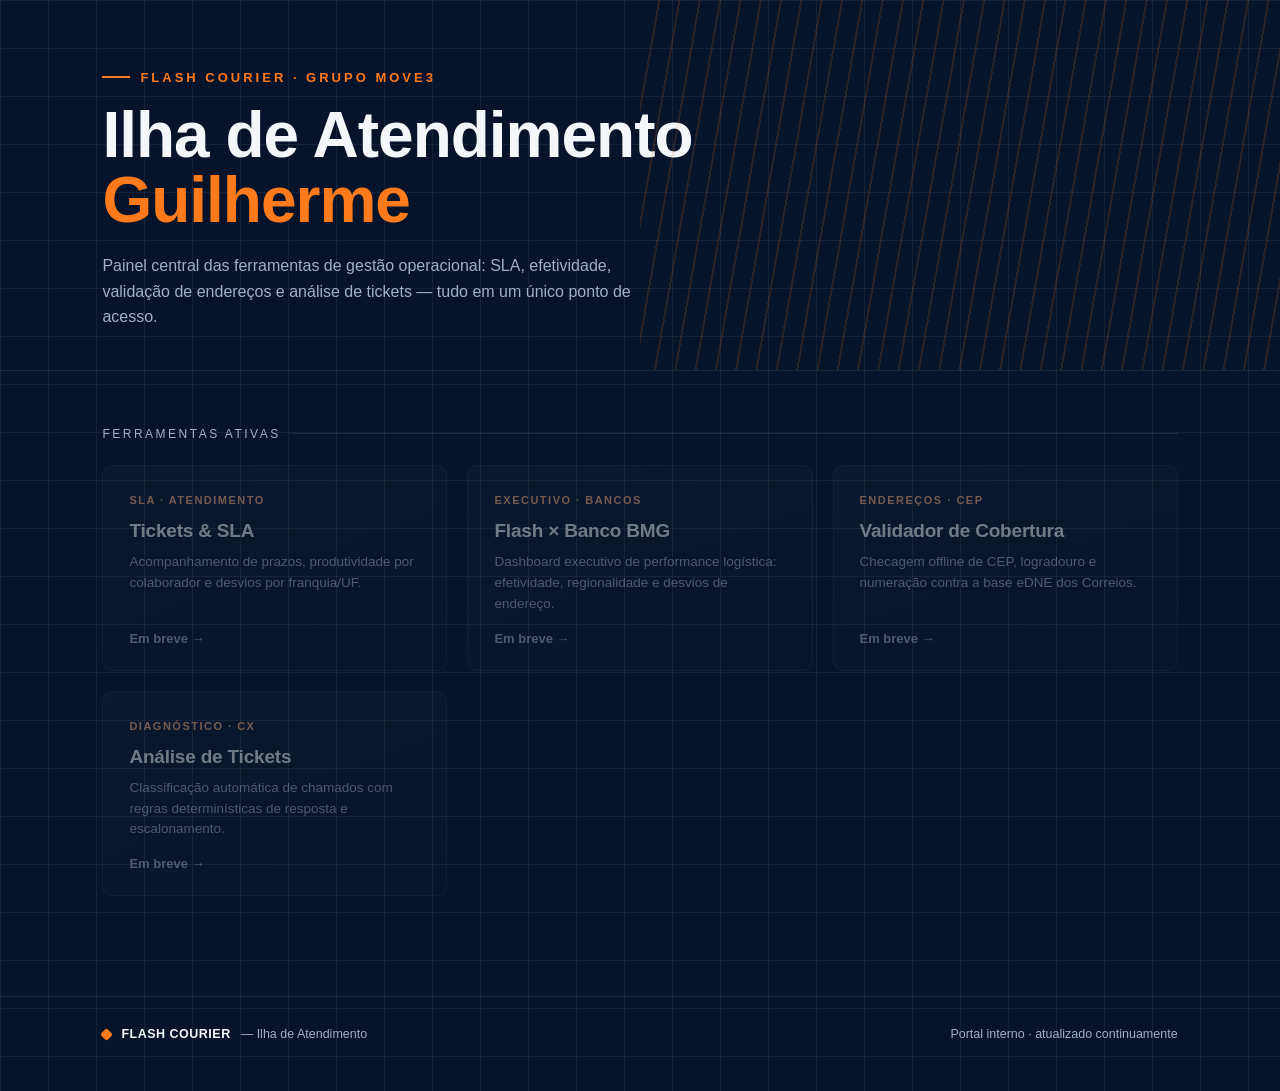
==== index.html @ b0da8a80 "Add files via upload" ====
<!DOCTYPE html>
<html lang="pt-BR">
<head>
<meta charset="UTF-8">
<meta name="viewport" content="width=device-width, initial-scale=1.0">
<title>Ilha de Atendimento Guilherme | Flash Courier</title>
<style>
  :root{
    --navy: #0B1E3D;
    --navy-deep: #06132A;
    --orange: #FF7A1A;
    --orange-soft: #FFB37A;
    --paper: #F4F6F9;
    --grid-line: rgba(255,255,255,0.06);
    --text-dim: #9FB0C9;
  }

  *{ box-sizing:border-box; margin:0; padding:0; }

  body{
    background: var(--navy-deep);
    background-image:
      linear-gradient(var(--grid-line) 1px, transparent 1px),
      linear-gradient(90deg, var(--grid-line) 1px, transparent 1px);
    background-size: 48px 48px;
    color: var(--paper);
    font-family: 'Segoe UI', 'Helvetica Neue', Arial, sans-serif;
    min-height: 100vh;
  }

  header{
    padding: 64px 8vw 40px;
    border-bottom: 1px solid rgba(255,255,255,0.08);
    position: relative;
    overflow: hidden;
  }

  .route-line{
    position:absolute;
    top:0; right:-10%;
    width:60%;
    height:100%;
    opacity:0.15;
    background: repeating-linear-gradient(
      100deg,
      transparent 0 18px,
      var(--orange) 18px 20px
    );
    pointer-events:none;
  }

  .eyebrow{
    display:inline-flex;
    align-items:center;
    gap:10px;
    font-size:13px;
    letter-spacing:3px;
    text-transform:uppercase;
    color: var(--orange);
    font-weight:700;
    margin-bottom:18px;
  }

  .eyebrow::before{
    content:"";
    width:28px; height:2px;
    background: var(--orange);
    display:inline-block;
  }

  h1{
    font-size: clamp(34px, 5.5vw, 64px);
    font-weight: 800;
    letter-spacing: -1px;
    line-height: 1.02;
    max-width: 900px;
  }

  h1 span{ color: var(--orange); }

  .sub{
    margin-top:20px;
    max-width: 560px;
    color: var(--text-dim);
    font-size: 16px;
    line-height:1.6;
  }

  main{
    padding: 56px 8vw 100px;
  }

  .section-label{
    font-size:12px;
    letter-spacing:2.5px;
    text-transform:uppercase;
    color: var(--text-dim);
    margin-bottom:24px;
    display:flex;
    align-items:center;
    gap:12px;
  }

  .section-label::after{
    content:"";
    flex:1;
    height:1px;
    background: rgba(255,255,255,0.1);
  }

  .grid{
    display:grid;
    grid-template-columns: repeat(auto-fill, minmax(280px, 1fr));
    gap: 20px;
  }

  .card{
    background: linear-gradient(160deg, rgba(255,255,255,0.045), rgba(255,255,255,0.015));
    border: 1px solid rgba(255,255,255,0.09);
    border-radius: 10px;
    padding: 28px 26px 24px;
    text-decoration:none;
    color: inherit;
    position: relative;
    display:flex;
    flex-direction:column;
    min-height: 168px;
    transition: transform .18s ease, border-color .18s ease, background .18s ease;
  }

  .card:hover{
    transform: translateY(-3px);
    border-color: var(--orange);
    background: linear-gradient(160deg, rgba(255,122,26,0.10), rgba(255,255,255,0.02));
  }

  .card .tag{
    font-size:11px;
    letter-spacing:1.5px;
    text-transform:uppercase;
    color: var(--orange-soft);
    font-weight:700;
    margin-bottom:14px;
  }

  .card h3{
    font-size:19px;
    font-weight:700;
    margin-bottom:10px;
    letter-spacing:-0.2px;
  }

  .card p{
    font-size:13.5px;
    color: var(--text-dim);
    line-height:1.55;
    flex:1;
  }

  .card .arrow{
    margin-top:16px;
    font-size:13px;
    font-weight:700;
    color: var(--orange);
    display:flex;
    align-items:center;
    gap:6px;
  }

  .card.placeholder{
    opacity:0.45;
    cursor:default;
  }
  .card.placeholder:hover{
    transform:none;
    border-color: rgba(255,255,255,0.09);
    background: linear-gradient(160deg, rgba(255,255,255,0.045), rgba(255,255,255,0.015));
  }
  .card.placeholder .arrow{ color: var(--text-dim); }

  footer{
    padding: 30px 8vw 50px;
    border-top: 1px solid rgba(255,255,255,0.08);
    display:flex;
    justify-content:space-between;
    flex-wrap:wrap;
    gap:12px;
    font-size:12.5px;
    color: var(--text-dim);
  }

  .brand{
    display:flex;
    align-items:center;
    gap:10px;
  }
  .brand .dot{
    width:9px;height:9px;border-radius:2px;
    background: var(--orange);
    transform: rotate(45deg);
  }
  .brand b{ color: var(--paper); letter-spacing:0.5px; }
</style>
</head>
<body>

<header>
  <div class="route-line"></div>
  <div class="eyebrow">Flash Courier · Grupo Move3</div>
  <h1>Ilha de Atendimento <span>Guilherme</span></h1>
  <p class="sub">Painel central das ferramentas de gestão operacional: SLA, efetividade, validação de endereços e análise de tickets — tudo em um único ponto de acesso.</p>
</header>

<main>
  <div class="section-label">Ferramentas ativas</div>
  <div class="grid">

    <a class="card placeholder" href="#">
      <span class="tag">SLA · Atendimento</span>
      <h3>Tickets &amp; SLA</h3>
      <p>Acompanhamento de prazos, produtividade por colaborador e desvios por franquia/UF.</p>
      <span class="arrow">Em breve →</span>
    </a>

    <a class="card placeholder" href="#">
      <span class="tag">Executivo · Bancos</span>
      <h3>Flash × Banco BMG</h3>
      <p>Dashboard executivo de performance logística: efetividade, regionalidade e desvios de endereço.</p>
      <span class="arrow">Em breve →</span>
    </a>

    <a class="card placeholder" href="#">
      <span class="tag">Endereços · CEP</span>
      <h3>Validador de Cobertura</h3>
      <p>Checagem offline de CEP, logradouro e numeração contra a base eDNE dos Correios.</p>
      <span class="arrow">Em breve →</span>
    </a>

    <a class="card placeholder" href="#">
      <span class="tag">Diagnóstico · CX</span>
      <h3>Análise de Tickets</h3>
      <p>Classificação automática de chamados com regras determinísticas de resposta e escalonamento.</p>
      <span class="arrow">Em breve →</span>
    </a>

  </div>
</main>

<footer>
  <div class="brand"><span class="dot"></span><b>FLASH COURIER</b> — Ilha de Atendimento</div>
  <div>Portal interno · atualizado continuamente</div>
</footer>

</body>
</html>
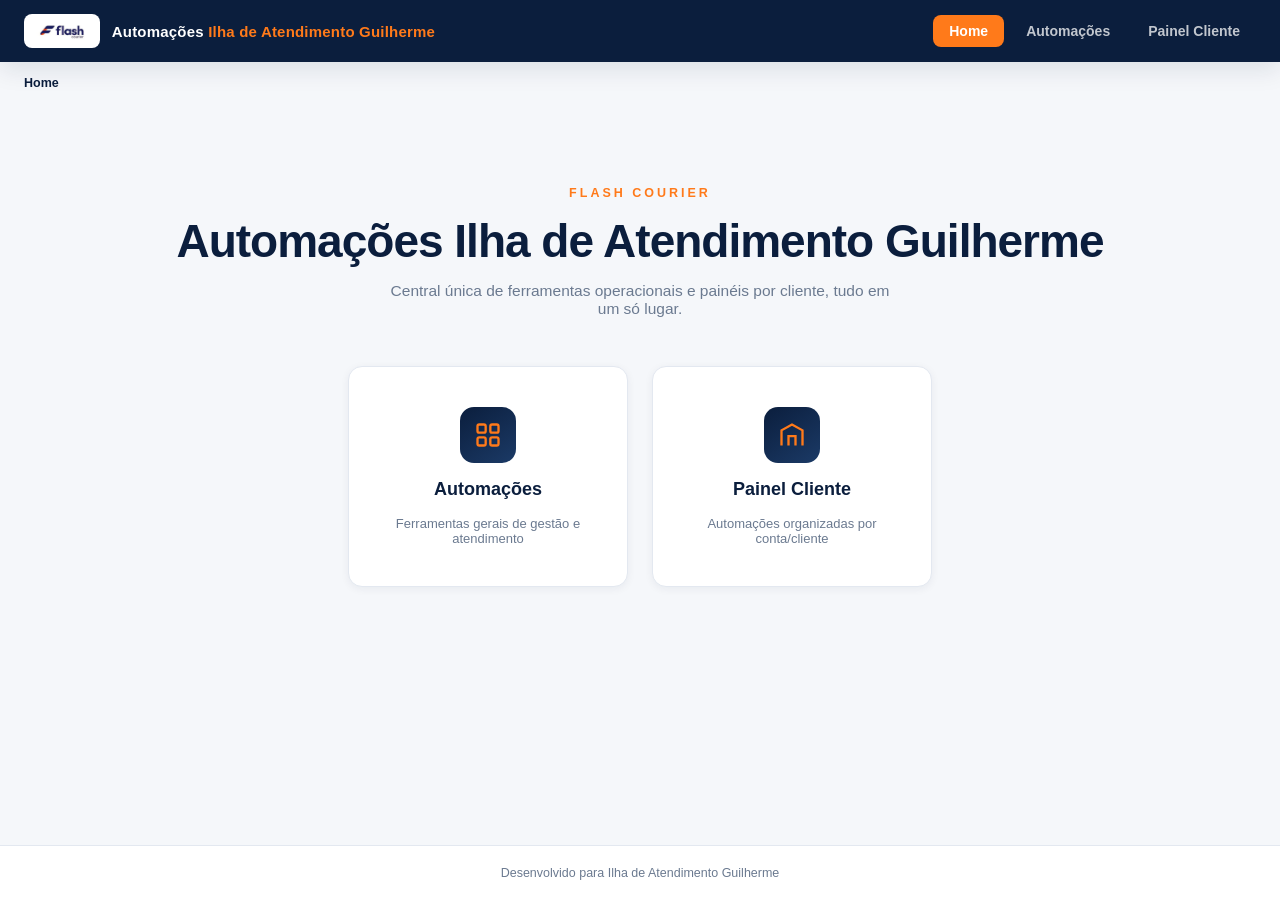
==== commit c099bd38: "Add files via upload" ====
--- a/index.html
+++ b/index.html
@@ -3,253 +3,47 @@
 <head>
 <meta charset="UTF-8">
 <meta name="viewport" content="width=device-width, initial-scale=1.0">
-<title>Ilha de Atendimento Guilherme | Flash Courier</title>
-<style>
-  :root{
-    --navy: #0B1E3D;
-    --navy-deep: #06132A;
-    --orange: #FF7A1A;
-    --orange-soft: #FFB37A;
-    --paper: #F4F6F9;
-    --grid-line: rgba(255,255,255,0.06);
-    --text-dim: #9FB0C9;
-  }
-
-  *{ box-sizing:border-box; margin:0; padding:0; }
-
-  body{
-    background: var(--navy-deep);
-    background-image:
-      linear-gradient(var(--grid-line) 1px, transparent 1px),
-      linear-gradient(90deg, var(--grid-line) 1px, transparent 1px);
-    background-size: 48px 48px;
-    color: var(--paper);
-    font-family: 'Segoe UI', 'Helvetica Neue', Arial, sans-serif;
-    min-height: 100vh;
-  }
-
-  header{
-    padding: 64px 8vw 40px;
-    border-bottom: 1px solid rgba(255,255,255,0.08);
-    position: relative;
-    overflow: hidden;
-  }
-
-  .route-line{
-    position:absolute;
-    top:0; right:-10%;
-    width:60%;
-    height:100%;
-    opacity:0.15;
-    background: repeating-linear-gradient(
-      100deg,
-      transparent 0 18px,
-      var(--orange) 18px 20px
-    );
-    pointer-events:none;
-  }
-
-  .eyebrow{
-    display:inline-flex;
-    align-items:center;
-    gap:10px;
-    font-size:13px;
-    letter-spacing:3px;
-    text-transform:uppercase;
-    color: var(--orange);
-    font-weight:700;
-    margin-bottom:18px;
-  }
-
-  .eyebrow::before{
-    content:"";
-    width:28px; height:2px;
-    background: var(--orange);
-    display:inline-block;
-  }
-
-  h1{
-    font-size: clamp(34px, 5.5vw, 64px);
-    font-weight: 800;
-    letter-spacing: -1px;
-    line-height: 1.02;
-    max-width: 900px;
-  }
-
-  h1 span{ color: var(--orange); }
-
-  .sub{
-    margin-top:20px;
-    max-width: 560px;
-    color: var(--text-dim);
-    font-size: 16px;
-    line-height:1.6;
-  }
-
-  main{
-    padding: 56px 8vw 100px;
-  }
-
-  .section-label{
-    font-size:12px;
-    letter-spacing:2.5px;
-    text-transform:uppercase;
-    color: var(--text-dim);
-    margin-bottom:24px;
-    display:flex;
-    align-items:center;
-    gap:12px;
-  }
-
-  .section-label::after{
-    content:"";
-    flex:1;
-    height:1px;
-    background: rgba(255,255,255,0.1);
-  }
-
-  .grid{
-    display:grid;
-    grid-template-columns: repeat(auto-fill, minmax(280px, 1fr));
-    gap: 20px;
-  }
-
-  .card{
-    background: linear-gradient(160deg, rgba(255,255,255,0.045), rgba(255,255,255,0.015));
-    border: 1px solid rgba(255,255,255,0.09);
-    border-radius: 10px;
-    padding: 28px 26px 24px;
-    text-decoration:none;
-    color: inherit;
-    position: relative;
-    display:flex;
-    flex-direction:column;
-    min-height: 168px;
-    transition: transform .18s ease, border-color .18s ease, background .18s ease;
-  }
-
-  .card:hover{
-    transform: translateY(-3px);
-    border-color: var(--orange);
-    background: linear-gradient(160deg, rgba(255,122,26,0.10), rgba(255,255,255,0.02));
-  }
-
-  .card .tag{
-    font-size:11px;
-    letter-spacing:1.5px;
-    text-transform:uppercase;
-    color: var(--orange-soft);
-    font-weight:700;
-    margin-bottom:14px;
-  }
-
-  .card h3{
-    font-size:19px;
-    font-weight:700;
-    margin-bottom:10px;
-    letter-spacing:-0.2px;
-  }
-
-  .card p{
-    font-size:13.5px;
-    color: var(--text-dim);
-    line-height:1.55;
-    flex:1;
-  }
-
-  .card .arrow{
-    margin-top:16px;
-    font-size:13px;
-    font-weight:700;
-    color: var(--orange);
-    display:flex;
-    align-items:center;
-    gap:6px;
-  }
-
-  .card.placeholder{
-    opacity:0.45;
-    cursor:default;
-  }
-  .card.placeholder:hover{
-    transform:none;
-    border-color: rgba(255,255,255,0.09);
-    background: linear-gradient(160deg, rgba(255,255,255,0.045), rgba(255,255,255,0.015));
-  }
-  .card.placeholder .arrow{ color: var(--text-dim); }
-
-  footer{
-    padding: 30px 8vw 50px;
-    border-top: 1px solid rgba(255,255,255,0.08);
-    display:flex;
-    justify-content:space-between;
-    flex-wrap:wrap;
-    gap:12px;
-    font-size:12.5px;
-    color: var(--text-dim);
-  }
-
-  .brand{
-    display:flex;
-    align-items:center;
-    gap:10px;
-  }
-  .brand .dot{
-    width:9px;height:9px;border-radius:2px;
-    background: var(--orange);
-    transform: rotate(45deg);
-  }
-  .brand b{ color: var(--paper); letter-spacing:0.5px; }
-</style>
+<title>Automações Ilha de Atendimento Guilherme</title>
+<link rel="stylesheet" href="css/style.css">
 </head>
 <body>
 
-<header>
-  <div class="route-line"></div>
-  <div class="eyebrow">Flash Courier · Grupo Move3</div>
-  <h1>Ilha de Atendimento <span>Guilherme</span></h1>
-  <p class="sub">Painel central das ferramentas de gestão operacional: SLA, efetividade, validação de endereços e análise de tickets — tudo em um único ponto de acesso.</p>
-</header>
+  <!-- ===================== CABEÇALHO ===================== -->
+  <header class="topbar">
+    <div class="topbar-inner">
+      <a href="#/" class="brand" onclick="Router.go('home')">
+        <span class="brand-logo-wrap"><img src="img/logo-flash.png" alt="Flash" class="brand-logo"></span>
+        <span class="brand-name">Automações <strong>Ilha de Atendimento Guilherme</strong></span>
+      </a>
 
-<main>
-  <div class="section-label">Ferramentas ativas</div>
-  <div class="grid">
+      <nav class="main-nav" id="mainNav">
+        <a href="#/" data-route="home" onclick="Router.go('home')">Home</a>
+        <a href="#/automacoes" data-route="automacoes" onclick="Router.go('automacoes')">Automações</a>
+        <a href="#/clientes" data-route="clientes" onclick="Router.go('clientes')">Painel Cliente</a>
+      </nav>
 
-    <a class="card placeholder" href="#">
-      <span class="tag">SLA · Atendimento</span>
-      <h3>Tickets &amp; SLA</h3>
-      <p>Acompanhamento de prazos, produtividade por colaborador e desvios por franquia/UF.</p>
-      <span class="arrow">Em breve →</span>
-    </a>
+      <button class="nav-toggle" id="navToggle" aria-label="Abrir menu">
+        <span></span><span></span><span></span>
+      </button>
+    </div>
+  </header>
 
-    <a class="card placeholder" href="#">
-      <span class="tag">Executivo · Bancos</span>
-      <h3>Flash × Banco BMG</h3>
-      <p>Dashboard executivo de performance logística: efetividade, regionalidade e desvios de endereço.</p>
-      <span class="arrow">Em breve →</span>
-    </a>
+  <!-- ===================== BREADCRUMB ===================== -->
+  <div class="breadcrumb" id="breadcrumb"></div>
 
-    <a class="card placeholder" href="#">
-      <span class="tag">Endereços · CEP</span>
-      <h3>Validador de Cobertura</h3>
-      <p>Checagem offline de CEP, logradouro e numeração contra a base eDNE dos Correios.</p>
-      <span class="arrow">Em breve →</span>
-    </a>
+  <!-- ===================== CONTEÚDO ===================== -->
+  <main id="app"></main>
 
-    <a class="card placeholder" href="#">
-      <span class="tag">Diagnóstico · CX</span>
-      <h3>Análise de Tickets</h3>
-      <p>Classificação automática de chamados com regras determinísticas de resposta e escalonamento.</p>
-      <span class="arrow">Em breve →</span>
-    </a>
+  <!-- ===================== LOADING ===================== -->
+  <div class="loading-overlay" id="loadingOverlay">
+    <div class="spinner"></div>
+  </div>
 
-  </div>
-</main>
+  <!-- ===================== RODAPÉ ===================== -->
+  <footer class="footer">
+    <p>Desenvolvido para Ilha de Atendimento Guilherme</p>
+  </footer>
 
-<footer>
-  <div class="brand"><span class="dot"></span><b>FLASH COURIER</b> — Ilha de Atendimento</div>
-  <div>Portal interno · atualizado continuamente</div>
-</footer>
-
+  <script src="js/script.js"></script>
 </body>
 </html>
--- a/css/style.css
+++ b/css/style.css
@@ -0,0 +1,387 @@
+/* =========================================================
+   FLASH · IDENTIDADE VISUAL
+   Cores predominantes da marca Flash: navy profundo + laranja
+   ========================================================= */
+:root{
+  --navy: #0B1E3D;
+  --navy-2: #12294F;
+  --navy-light: #1B3A66;
+  --orange: #FF7A1A;
+  --orange-light: #FFB37A;
+  --paper: #F5F7FA;
+  --white: #FFFFFF;
+  --text-dim: #6B7A90;
+  --border: #E3E8F0;
+  --radius: 14px;
+  --shadow-sm: 0 2px 8px rgba(11,30,61,0.06);
+  --shadow-md: 0 8px 24px rgba(11,30,61,0.10);
+  --shadow-lg: 0 16px 40px rgba(11,30,61,0.16);
+  --transition: all .2s ease;
+}
+
+*{ box-sizing:border-box; margin:0; padding:0; }
+
+body{
+  font-family: 'Segoe UI', 'Helvetica Neue', Arial, sans-serif;
+  background: var(--paper);
+  color: var(--navy);
+  min-height:100vh;
+  display:flex;
+  flex-direction:column;
+}
+
+a{ text-decoration:none; color:inherit; }
+ul{ list-style:none; }
+button{ font-family:inherit; cursor:pointer; border:none; background:none; }
+
+/* ================= TOPBAR ================= */
+.topbar{
+  background: var(--navy);
+  box-shadow: var(--shadow-md);
+  position: sticky;
+  top:0;
+  z-index:100;
+}
+.topbar-inner{
+  max-width:1280px;
+  margin:0 auto;
+  padding: 14px 24px;
+  display:flex;
+  align-items:center;
+  justify-content:space-between;
+  gap: 24px;
+}
+.brand{
+  display:flex;
+  align-items:center;
+  gap:12px;
+  color: var(--white);
+}
+.brand-logo-wrap{
+  background: var(--white);
+  border-radius: 8px;
+  padding: 5px 10px;
+  display:flex;
+  align-items:center;
+}
+.brand-logo{ height:24px; width:auto; display:block; }
+.brand-name{ font-size:15px; font-weight:600; letter-spacing:.2px; }
+.brand-name strong{ color: var(--orange); font-weight:800; }
+
+.main-nav{ display:flex; gap:6px; }
+.main-nav a{
+  color: rgba(255,255,255,0.75);
+  font-size:14px;
+  font-weight:600;
+  padding:8px 16px;
+  border-radius:8px;
+  transition: var(--transition);
+}
+.main-nav a:hover{ color:var(--white); background: rgba(255,255,255,0.08); }
+.main-nav a.active{ color:var(--white); background: var(--orange); }
+
+.nav-toggle{ display:none; flex-direction:column; gap:5px; }
+.nav-toggle span{ width:22px; height:2px; background:var(--white); border-radius:2px; }
+
+/* ================= BREADCRUMB ================= */
+.breadcrumb{
+  max-width:1280px;
+  margin:0 auto;
+  width:100%;
+  padding: 14px 24px 0;
+  font-size:12.5px;
+  color: var(--text-dim);
+  display:flex;
+  gap:8px;
+  align-items:center;
+}
+.breadcrumb span.sep{ color: var(--border); }
+.breadcrumb span.current{ color: var(--navy); font-weight:700; }
+.breadcrumb a:hover{ color: var(--orange); }
+
+/* ================= MAIN / APP ================= */
+#app{
+  flex:1;
+  max-width:1280px;
+  width:100%;
+  margin:0 auto;
+  padding: 32px 24px 60px;
+}
+
+/* ================= HOME ================= */
+.hero{
+  text-align:center;
+  padding: 64px 20px 40px;
+}
+.hero-eyebrow{
+  font-size:12.5px;
+  letter-spacing:3px;
+  text-transform:uppercase;
+  color: var(--orange);
+  font-weight:800;
+  margin-bottom:14px;
+}
+.hero h1{
+  font-size: clamp(28px, 4.5vw, 46px);
+  font-weight:800;
+  color: var(--navy);
+  letter-spacing:-1px;
+  margin-bottom: 14px;
+}
+.hero p{
+  color: var(--text-dim);
+  font-size:15.5px;
+  max-width:520px;
+  margin: 0 auto;
+}
+
+.home-buttons{
+  display:flex;
+  justify-content:center;
+  gap:24px;
+  flex-wrap:wrap;
+  margin-top: 48px;
+}
+.home-btn{
+  width: 280px;
+  padding: 40px 28px;
+  background: var(--white);
+  border: 1px solid var(--border);
+  border-radius: var(--radius);
+  box-shadow: var(--shadow-sm);
+  transition: var(--transition);
+  display:flex;
+  flex-direction:column;
+  align-items:center;
+  gap:16px;
+  text-align:center;
+}
+.home-btn:hover{
+  transform: translateY(-6px);
+  box-shadow: var(--shadow-lg);
+  border-color: var(--orange);
+}
+.home-btn .icon{
+  width:56px; height:56px;
+  border-radius:14px;
+  background: linear-gradient(145deg, var(--navy), var(--navy-light));
+  display:flex; align-items:center; justify-content:center;
+  color: var(--orange);
+}
+.home-btn .icon svg{ width:28px; height:28px; }
+.home-btn h3{ font-size:18px; font-weight:800; color: var(--navy); }
+.home-btn p{ font-size:13px; color: var(--text-dim); }
+
+/* ================= SEARCH BAR ================= */
+.toolbar{
+  display:flex;
+  align-items:center;
+  justify-content:space-between;
+  gap:16px;
+  flex-wrap:wrap;
+  margin-bottom: 28px;
+}
+.toolbar h2{ font-size:24px; font-weight:800; color:var(--navy); }
+.search-box{
+  position:relative;
+  width: 280px;
+}
+.search-box input{
+  width:100%;
+  padding: 10px 14px 10px 38px;
+  border-radius: 10px;
+  border: 1px solid var(--border);
+  background: var(--white);
+  font-size:14px;
+  transition: var(--transition);
+}
+.search-box input:focus{
+  outline:none;
+  border-color: var(--orange);
+  box-shadow: 0 0 0 3px rgba(255,122,26,0.12);
+}
+.search-box svg{
+  position:absolute; left:12px; top:50%; transform:translateY(-50%);
+  width:16px; height:16px; color: var(--text-dim);
+}
+
+/* ================= CARD GRID ================= */
+.card-grid{
+  display:grid;
+  grid-template-columns: repeat(auto-fill, minmax(260px, 1fr));
+  gap: 18px;
+}
+.card{
+  background: var(--white);
+  border: 1px solid var(--border);
+  border-radius: var(--radius);
+  padding: 22px;
+  box-shadow: var(--shadow-sm);
+  transition: var(--transition);
+  display:flex;
+  flex-direction:column;
+  gap:10px;
+}
+.card:hover{
+  transform: translateY(-4px);
+  box-shadow: var(--shadow-md);
+  border-color: var(--orange-light);
+}
+.card .card-icon{
+  width:44px; height:44px;
+  border-radius:10px;
+  background: rgba(255,122,26,0.10);
+  color: var(--orange);
+  display:flex; align-items:center; justify-content:center;
+  font-size:20px;
+}
+.card h3{ font-size:16px; font-weight:800; color:var(--navy); }
+.card p{ font-size:13px; color:var(--text-dim); flex:1; line-height:1.5; }
+.card .card-open{
+  align-self:flex-start;
+  margin-top:6px;
+  padding: 8px 18px;
+  background: var(--navy);
+  color: var(--white);
+  font-size:13px;
+  font-weight:700;
+  border-radius:8px;
+  transition: var(--transition);
+}
+.card .card-open:hover{ background: var(--orange); }
+
+/* cliente card variante (logo maior, sem ícone) */
+.client-card{ align-items:center; text-align:center; }
+.client-card img{ height:56px; object-fit:contain; margin-bottom:6px; }
+.client-card h3{ font-size:17px; }
+.client-card .card-open{ align-self:center; }
+
+.empty-state{
+  text-align:center;
+  padding: 60px 20px;
+  color: var(--text-dim);
+  border: 1px dashed var(--border);
+  border-radius: var(--radius);
+  background: var(--white);
+}
+.empty-state strong{ display:block; color:var(--navy); font-size:16px; margin-bottom:6px; }
+
+/* ================= DNE DOWNLOAD (base Correios) ================= */
+.dne-download{
+  font-size:12.5px;
+  font-weight:700;
+  color: var(--navy);
+  background: rgba(255,122,26,0.10);
+  border: 1px solid var(--orange-light);
+  padding: 7px 12px;
+  border-radius: 8px;
+  text-align:center;
+  transition: var(--transition);
+}
+.dne-download:hover{ background: var(--orange); color: var(--white); }
+
+.dne-banner{
+  display:flex;
+  align-items:center;
+  justify-content:space-between;
+  gap:16px;
+  flex-wrap:wrap;
+  background: rgba(255,122,26,0.08);
+  border: 1px solid var(--orange-light);
+  border-radius: var(--radius);
+  padding: 14px 18px;
+  margin-bottom: 16px;
+  font-size: 13.5px;
+  color: var(--navy);
+}
+.dne-download-btn{
+  flex-shrink:0;
+  background: var(--orange);
+  color: var(--white);
+  font-weight:700;
+  font-size:13px;
+  padding: 9px 18px;
+  border-radius: 8px;
+  transition: var(--transition);
+}
+.dne-download-btn:hover{ background: var(--navy); }
+
+/* ================= VISUALIZADOR DE FERRAMENTA ================= */
+.tool-header{
+  display:flex;
+  align-items:center;
+  justify-content:space-between;
+  margin-bottom:16px;
+  flex-wrap:wrap;
+  gap:10px;
+}
+.tool-header h2{ font-size:20px; font-weight:800; color:var(--navy); }
+.back-btn{
+  font-size:13px;
+  font-weight:700;
+  color: var(--navy);
+  padding: 8px 16px;
+  border-radius:8px;
+  border:1px solid var(--border);
+  background: var(--white);
+  transition: var(--transition);
+}
+.back-btn:hover{ border-color: var(--orange); color: var(--orange); }
+
+.tool-frame-wrap{
+  background: var(--white);
+  border: 1px solid var(--border);
+  border-radius: var(--radius);
+  overflow:hidden;
+  box-shadow: var(--shadow-sm);
+  height: calc(100vh - 280px);
+  min-height: 480px;
+}
+.tool-frame-wrap iframe{
+  width:100%; height:100%; border:none; display:block;
+}
+
+/* ================= LOADING ================= */
+.loading-overlay{
+  position:fixed; inset:0;
+  background: rgba(245,247,250,0.85);
+  display:none;
+  align-items:center; justify-content:center;
+  z-index:999;
+}
+.loading-overlay.active{ display:flex; }
+.spinner{
+  width:44px; height:44px;
+  border-radius:50%;
+  border: 4px solid var(--border);
+  border-top-color: var(--orange);
+  animation: spin .8s linear infinite;
+}
+@keyframes spin{ to{ transform: rotate(360deg); } }
+
+/* ================= FOOTER ================= */
+.footer{
+  text-align:center;
+  padding: 20px;
+  font-size:12.5px;
+  color: var(--text-dim);
+  border-top: 1px solid var(--border);
+  background: var(--white);
+}
+
+/* ================= RESPONSIVO ================= */
+@media (max-width: 760px){
+  .main-nav{
+    position:absolute;
+    top:100%; left:0; right:0;
+    background: var(--navy);
+    flex-direction:column;
+    padding: 10px;
+    display:none;
+  }
+  .main-nav.open{ display:flex; }
+  .nav-toggle{ display:flex; }
+  .home-buttons{ flex-direction:column; align-items:center; }
+  .search-box{ width:100%; }
+  .toolbar{ flex-direction:column; align-items:stretch; }
+}
